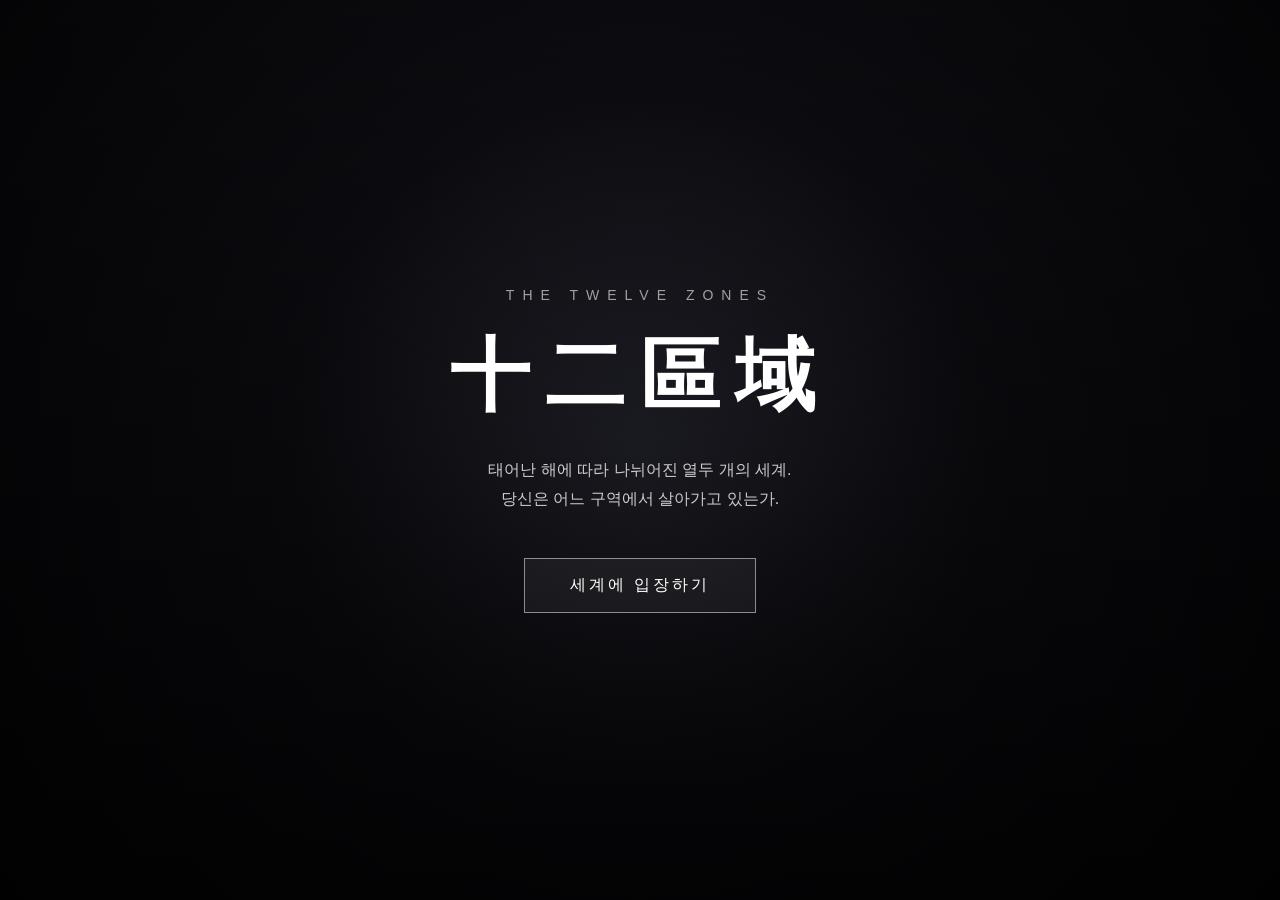
==== index.html @ 677488b7 "Create initial main page" ====
<!DOCTYPE html>
<html lang="ko">
<head>
    <meta charset="UTF-8">
    <meta name="viewport" content="width=device-width, initial-scale=1.0">
    <title>十二區域 | 12ZONE</title>
    <link rel="stylesheet" href="style.css">
</head>

<body>

    <main class="main-screen">

        <div class="overlay"></div>

        <section class="title-area">
            <p class="subtitle">THE TWELVE ZONES</p>

            <h1>十二區域</h1>

            <p class="description">
                태어난 해에 따라 나뉘어진 열두 개의 세계.<br>
                당신은 어느 구역에서 살아가고 있는가.
            </p>

            <button id="enterButton">
                세계에 입장하기
            </button>
        </section>

    </main>

    <script src="script.js"></script>

</body>
</html>
---- style.css ----
* {
    margin: 0;
    padding: 0;
    box-sizing: border-box;
}

body {
    background: #0b0b0f;
    color: white;
    font-family: Arial, sans-serif;
}

.main-screen {
    position: relative;
    width: 100%;
    height: 100vh;

    display: flex;
    justify-content: center;
    align-items: center;

    background:
        radial-gradient(circle at center, #30303d 0%, #101016 45%, #050507 100%);
}

.overlay {
    position: absolute;
    inset: 0;

    background:
        linear-gradient(
            to bottom,
            rgba(0,0,0,0.2),
            rgba(0,0,0,0.75)
        );
}

.title-area {
    position: relative;
    z-index: 1;

    text-align: center;
}

.subtitle {
    font-size: 14px;
    letter-spacing: 8px;
    opacity: 0.6;
    margin-bottom: 20px;
}

h1 {
    font-size: 80px;
    letter-spacing: 15px;
    margin-bottom: 25px;
}

.description {
    line-height: 1.8;
    color: #cccccc;
    margin-bottom: 45px;
}

button {
    padding: 16px 45px;

    border: 1px solid rgba(255,255,255,0.5);
    background: rgba(255,255,255,0.05);
    color: white;

    font-size: 16px;
    letter-spacing: 3px;

    cursor: pointer;

    transition: 0.3s;
}

button:hover {
    background: white;
    color: black;
}
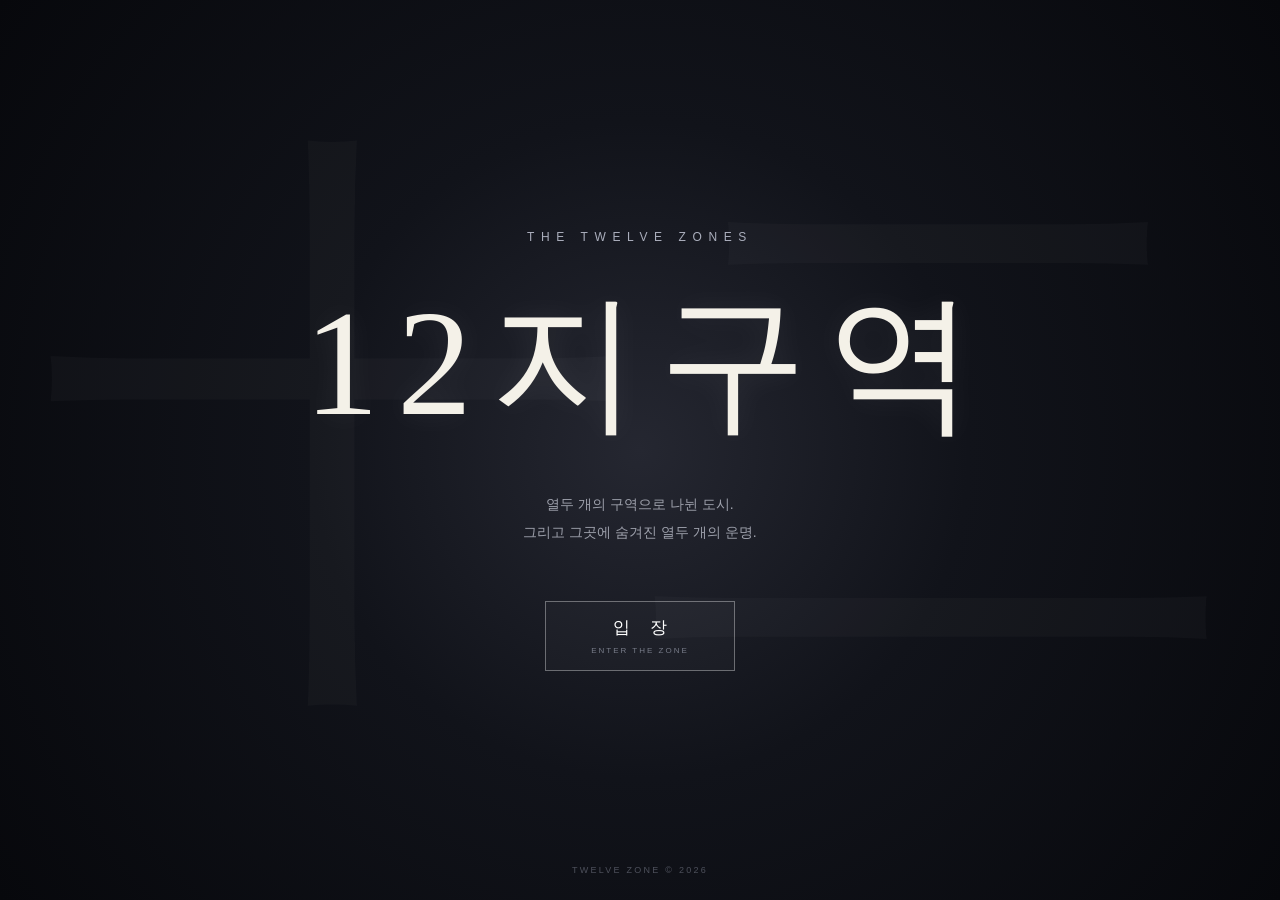
==== commit bee9b095: "Create 12zone main menu" ====
--- a/index.html
+++ b/index.html
@@ -3,30 +3,88 @@
 <head>
     <meta charset="UTF-8">
     <meta name="viewport" content="width=device-width, initial-scale=1.0">
-    <title>十二區域 | 12ZONE</title>
+    <title>12지구역 | TWELVE ZONE</title>
     <link rel="stylesheet" href="style.css">
 </head>
 
 <body>
 
-    <main class="main-screen">
+    <!-- 메인 화면 -->
+    <main id="main-screen" class="screen active">
 
-        <div class="overlay"></div>
+        <div class="background-symbol">十二</div>
 
-        <section class="title-area">
+        <div class="main-content">
+
             <p class="subtitle">THE TWELVE ZONES</p>
 
-            <h1>十二區域</h1>
+            <h1>12지구역</h1>
 
             <p class="description">
-                태어난 해에 따라 나뉘어진 열두 개의 세계.<br>
-                당신은 어느 구역에서 살아가고 있는가.
+                열두 개의 구역으로 나뉜 도시.<br>
+                그리고 그곳에 숨겨진 열두 개의 운명.
             </p>
 
-            <button id="enterButton">
-                세계에 입장하기
+            <button id="enter-button">
+                <span>입 장</span>
+                <small>ENTER THE ZONE</small>
             </button>
-        </section>
+
+        </div>
+
+        <div class="copyright">
+            TWELVE ZONE © 2026
+        </div>
+
+    </main>
+
+
+    <!-- 메뉴 화면 -->
+    <main id="menu-screen" class="screen">
+
+        <div class="menu-container">
+
+            <p class="menu-subtitle">WELCOME TO</p>
+
+            <h2>12지구역</h2>
+
+            <p class="menu-description">
+                이곳에서 열두 구역의 기록을 확인할 수 있습니다.
+            </p>
+
+            <div class="menu-grid">
+
+                <button class="menu-card">
+                    <span class="menu-number">01</span>
+                    <strong>세계관</strong>
+                    <small>WORLD</small>
+                </button>
+
+                <button class="menu-card">
+                    <span class="menu-number">02</span>
+                    <strong>등장인물</strong>
+                    <small>CHARACTERS</small>
+                </button>
+
+                <button class="menu-card">
+                    <span class="menu-number">03</span>
+                    <strong>12지구역 지도</strong>
+                    <small>MAP</small>
+                </button>
+
+                <button class="menu-card">
+                    <span class="menu-number">04</span>
+                    <strong>기록</strong>
+                    <small>ARCHIVE</small>
+                </button>
+
+            </div>
+
+            <button id="back-button">
+                ← MAIN
+            </button>
+
+        </div>
 
     </main>
 
--- a/style.css
+++ b/style.css
@@ -4,79 +4,379 @@
     box-sizing: border-box;
 }
 
+html,
 body {
-    background: #0b0b0f;
-    color: white;
-    font-family: Arial, sans-serif;
-}
-
-.main-screen {
-    position: relative;
     width: 100%;
-    height: 100vh;
+    height: 100%;
+}
+
+body {
+    background: #090a0f;
+    color: #f4f1e8;
+    font-family: "Noto Sans KR", sans-serif;
+    overflow: hidden;
+}
+
+
+/* =========================
+   공통 화면
+========================= */
+
+.screen {
+    position: fixed;
+    inset: 0;
+
+    width: 100%;
+    height: 100%;
 
     display: flex;
     justify-content: center;
     align-items: center;
 
+    opacity: 0;
+    visibility: hidden;
+
+    transition:
+        opacity 0.8s ease,
+        visibility 0.8s ease;
+}
+
+.screen.active {
+    opacity: 1;
+    visibility: visible;
+}
+
+
+/* =========================
+   메인 화면
+========================= */
+
+#main-screen {
     background:
-        radial-gradient(circle at center, #30303d 0%, #101016 45%, #050507 100%);
-}
-
-.overlay {
+        radial-gradient(
+            circle at center,
+            #252731 0%,
+            #11131a 42%,
+            #07080c 100%
+        );
+}
+
+
+/* 배경 한자 */
+
+.background-symbol {
     position: absolute;
-    inset: 0;
-
+
+    font-family: serif;
+
+    font-size: min(55vw, 600px);
+
+    color: rgba(255, 255, 255, 0.025);
+
+    user-select: none;
+
+    transform: translateY(-2%);
+}
+
+
+/* 메인 콘텐츠 */
+
+.main-content {
+    position: relative;
+
+    text-align: center;
+
+    z-index: 2;
+
+    animation: fadeUp 1.2s ease forwards;
+}
+
+.subtitle {
+    margin-bottom: 20px;
+
+    font-size: 12px;
+    letter-spacing: 0.55em;
+
+    color: #aaaebc;
+}
+
+h1 {
+    font-family: serif;
+
+    font-size: clamp(70px, 12vw, 150px);
+
+    font-weight: 400;
+
+    letter-spacing: 0.12em;
+
+    margin-left: 0.12em;
+
+    text-shadow:
+        0 0 30px rgba(255,255,255,0.08);
+}
+
+.description {
+    margin-top: 24px;
+
+    color: #9da0ab;
+
+    line-height: 2;
+
+    font-size: 14px;
+}
+
+
+/* 입장 버튼 */
+
+#enter-button {
+    margin-top: 55px;
+
+    width: 190px;
+    height: 70px;
+
+    border: 1px solid rgba(255,255,255,0.35);
+
+    background: rgba(255,255,255,0.025);
+
+    color: #fff;
+
+    cursor: pointer;
+
+    transition:
+        background 0.3s ease,
+        border-color 0.3s ease,
+        transform 0.3s ease;
+}
+
+#enter-button span {
+    display: block;
+
+    font-size: 17px;
+
+    letter-spacing: 0.45em;
+
+    margin-left: 0.45em;
+}
+
+#enter-button small {
+    display: block;
+
+    margin-top: 7px;
+
+    font-size: 8px;
+
+    letter-spacing: 0.25em;
+
+    color: #777b88;
+}
+
+#enter-button:hover {
+    background: rgba(255,255,255,0.1);
+
+    border-color: rgba(255,255,255,0.8);
+
+    transform: translateY(-3px);
+}
+
+
+/* 저작권 */
+
+.copyright {
+    position: absolute;
+
+    bottom: 25px;
+
+    font-size: 9px;
+
+    letter-spacing: 0.25em;
+
+    color: #4d505b;
+}
+
+
+/* =========================
+   메뉴 화면
+========================= */
+
+#menu-screen {
     background:
-        linear-gradient(
-            to bottom,
-            rgba(0,0,0,0.2),
-            rgba(0,0,0,0.75)
+        radial-gradient(
+            circle at center top,
+            #20232d 0%,
+            #0d0f15 55%,
+            #07080c 100%
         );
 }
 
-.title-area {
+.menu-container {
+    width: min(900px, 90%);
+
+    text-align: center;
+}
+
+.menu-subtitle {
+    font-size: 10px;
+
+    letter-spacing: 0.6em;
+
+    color: #777b88;
+
+    margin-bottom: 12px;
+}
+
+.menu-container h2 {
+    font-family: serif;
+
+    font-size: clamp(50px, 8vw, 90px);
+
+    font-weight: 400;
+
+    letter-spacing: 0.12em;
+}
+
+.menu-description {
+    margin-top: 15px;
+
+    color: #777b88;
+
+    font-size: 13px;
+}
+
+
+/* 메뉴 카드 */
+
+.menu-grid {
+    display: grid;
+
+    grid-template-columns: repeat(2, 1fr);
+
+    gap: 15px;
+
+    margin-top: 45px;
+}
+
+.menu-card {
     position: relative;
-    z-index: 1;
-
-    text-align: center;
-}
-
-.subtitle {
-    font-size: 14px;
-    letter-spacing: 8px;
-    opacity: 0.6;
+
+    height: 150px;
+
+    text-align: left;
+
+    padding: 28px;
+
+    background: rgba(255,255,255,0.025);
+
+    border: 1px solid rgba(255,255,255,0.12);
+
+    color: #fff;
+
+    cursor: pointer;
+
+    transition:
+        background 0.3s ease,
+        border-color 0.3s ease,
+        transform 0.3s ease;
+}
+
+.menu-card:hover {
+    background: rgba(255,255,255,0.07);
+
+    border-color: rgba(255,255,255,0.4);
+
+    transform: translateY(-4px);
+}
+
+.menu-number {
+    display: block;
+
+    font-size: 10px;
+
+    letter-spacing: 0.2em;
+
+    color: #656975;
+
     margin-bottom: 20px;
 }
 
-h1 {
-    font-size: 80px;
-    letter-spacing: 15px;
-    margin-bottom: 25px;
-}
-
-.description {
-    line-height: 1.8;
-    color: #cccccc;
-    margin-bottom: 45px;
-}
-
-button {
-    padding: 16px 45px;
-
-    border: 1px solid rgba(255,255,255,0.5);
-    background: rgba(255,255,255,0.05);
-    color: white;
-
-    font-size: 16px;
-    letter-spacing: 3px;
+.menu-card strong {
+    display: block;
+
+    font-family: serif;
+
+    font-size: 25px;
+
+    font-weight: 400;
+}
+
+.menu-card small {
+    display: block;
+
+    margin-top: 5px;
+
+    font-size: 8px;
+
+    letter-spacing: 0.3em;
+
+    color: #686c78;
+}
+
+
+/* 돌아가기 */
+
+#back-button {
+    margin-top: 30px;
+
+    border: none;
+
+    background: none;
+
+    color: #666a76;
 
     cursor: pointer;
 
-    transition: 0.3s;
-}
-
-button:hover {
-    background: white;
-    color: black;
-}
+    font-size: 10px;
+
+    letter-spacing: 0.2em;
+
+    transition: color 0.3s ease;
+}
+
+#back-button:hover {
+    color: #fff;
+}
+
+
+/* =========================
+   애니메이션
+========================= */
+
+@keyframes fadeUp {
+
+    from {
+        opacity: 0;
+        transform: translateY(25px);
+    }
+
+    to {
+        opacity: 1;
+        transform: translateY(0);
+    }
+
+}
+
+
+/* =========================
+   모바일
+========================= */
+
+@media (max-width: 600px) {
+
+    .menu-grid {
+        grid-template-columns: 1fr;
+    }
+
+    .menu-card {
+        height: 120px;
+    }
+
+}
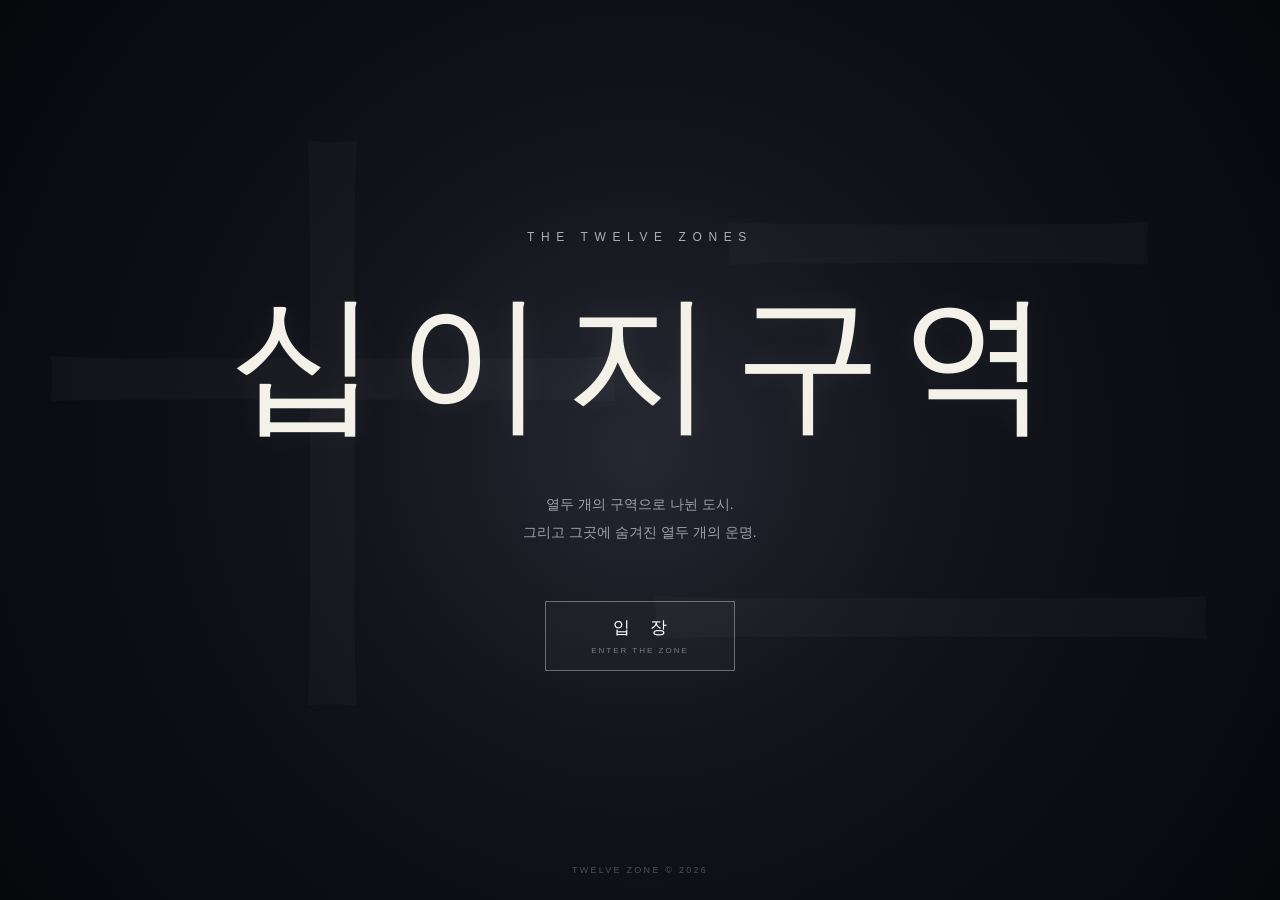
==== commit c8650727: "Create 12zone main menu" ====
--- a/index.html
+++ b/index.html
@@ -3,7 +3,7 @@
 <head>
     <meta charset="UTF-8">
     <meta name="viewport" content="width=device-width, initial-scale=1.0">
-    <title>12지구역 | TWELVE ZONE</title>
+    <title>십이지구역 | TWELVE ZONE</title>
     <link rel="stylesheet" href="style.css">
 </head>
 
@@ -18,7 +18,7 @@
 
             <p class="subtitle">THE TWELVE ZONES</p>
 
-            <h1>12지구역</h1>
+            <h1>십이지구역</h1>
 
             <p class="description">
                 열두 개의 구역으로 나뉜 도시.<br>
@@ -46,7 +46,7 @@
 
             <p class="menu-subtitle">WELCOME TO</p>
 
-            <h2>12지구역</h2>
+            <h2>십이지구역</h2>
 
             <p class="menu-description">
                 이곳에서 열두 구역의 기록을 확인할 수 있습니다.
@@ -68,7 +68,7 @@
 
                 <button class="menu-card">
                     <span class="menu-number">03</span>
-                    <strong>12지구역 지도</strong>
+                    <strong>십이지구역 지도</strong>
                     <small>MAP</small>
                 </button>
 
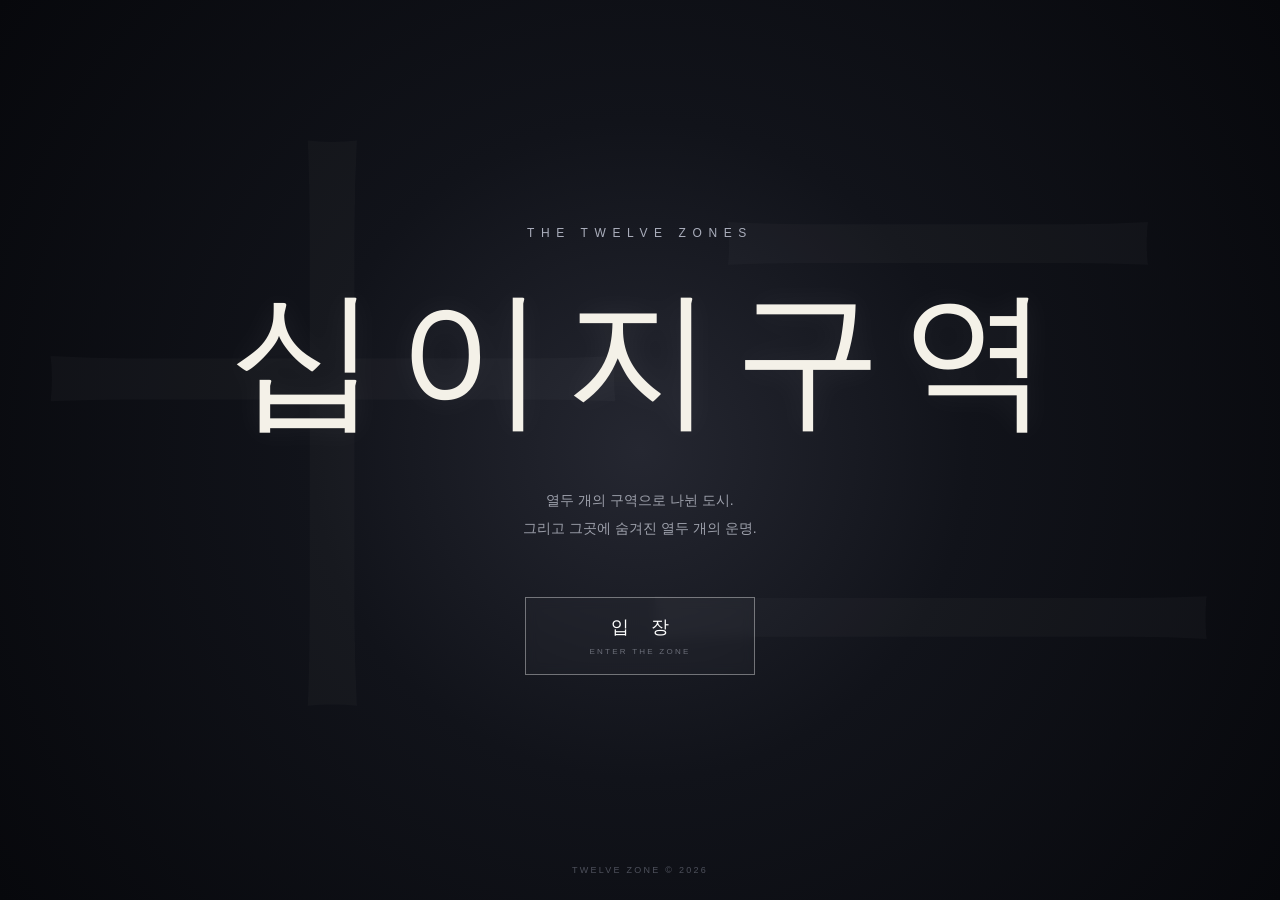
==== commit 6f466746: "Add archive tab navigation" ====
--- a/index.html
+++ b/index.html
@@ -3,7 +3,9 @@
 <head>
     <meta charset="UTF-8">
     <meta name="viewport" content="width=device-width, initial-scale=1.0">
+
     <title>십이지구역 | TWELVE ZONE</title>
+
     <link rel="stylesheet" href="style.css">
 </head>
 
@@ -25,10 +27,11 @@
                 그리고 그곳에 숨겨진 열두 개의 운명.
             </p>
 
-            <button id="enter-button">
+            <!-- 입장 버튼 -->
+            <a href="archive.html?tab=world" id="enter-button">
                 <span>입 장</span>
                 <small>ENTER THE ZONE</small>
-            </button>
+            </a>
 
         </div>
 
@@ -38,57 +41,5 @@
 
     </main>
 
-
-    <!-- 메뉴 화면 -->
-    <main id="menu-screen" class="screen">
-
-        <div class="menu-container">
-
-            <p class="menu-subtitle">WELCOME TO</p>
-
-            <h2>십이지구역</h2>
-
-            <p class="menu-description">
-                이곳에서 열두 구역의 기록을 확인할 수 있습니다.
-            </p>
-
-            <div class="menu-grid">
-
-                <button class="menu-card">
-                    <span class="menu-number">01</span>
-                    <strong>세계관</strong>
-                    <small>WORLD</small>
-                </button>
-
-                <button class="menu-card">
-                    <span class="menu-number">02</span>
-                    <strong>등장인물</strong>
-                    <small>CHARACTERS</small>
-                </button>
-
-                <button class="menu-card">
-                    <span class="menu-number">03</span>
-                    <strong>십이지구역 지도</strong>
-                    <small>MAP</small>
-                </button>
-
-                <button class="menu-card">
-                    <span class="menu-number">04</span>
-                    <strong>기록</strong>
-                    <small>ARCHIVE</small>
-                </button>
-
-            </div>
-
-            <button id="back-button">
-                ← MAIN
-            </button>
-
-        </div>
-
-    </main>
-
-    <script src="script.js"></script>
-
 </body>
-</html>
+</html>
--- a/style.css
+++ b/style.css
@@ -126,56 +126,219 @@
 }
 
 
-/* 입장 버튼 */
+/* ========================================
+   입장 버튼 - TWELVE ZONE
+======================================== */
 
 #enter-button {
-    margin-top: 55px;
-
-    width: 190px;
-    height: 70px;
-
-    border: 1px solid rgba(255,255,255,0.35);
-
-    background: rgba(255,255,255,0.025);
+    position: relative;
+
+    display: flex;
+    flex-direction: column;
+    align-items: center;
+    justify-content: center;
+
+    margin: 55px auto 0;
+
+    width: 230px;
+    height: 78px;
+
+    border: 1px solid rgba(255, 255, 255, 0.38);
+
+    background: rgba(255, 255, 255, 0.025);
 
     color: #fff;
 
+    text-decoration: none;
+
     cursor: pointer;
 
+    overflow: hidden;
+
+    backdrop-filter: blur(6px);
+    -webkit-backdrop-filter: blur(6px);
+
     transition:
-        background 0.3s ease,
-        border-color 0.3s ease,
+        width 0.45s ease,
+        background 0.45s ease,
+        border-color 0.45s ease,
+        box-shadow 0.45s ease,
         transform 0.3s ease;
 }
 
+
+/* 버튼 내부 빛 */
+#enter-button::before {
+    content: "";
+
+    position: absolute;
+
+    top: 0;
+    left: -130%;
+
+    width: 80%;
+    height: 100%;
+
+    background: linear-gradient(
+        90deg,
+        transparent,
+        rgba(255, 255, 255, 0.14),
+        transparent
+    );
+
+    transform: skewX(-20deg);
+
+    transition: left 0.8s ease;
+
+    pointer-events: none;
+}
+
+
+/* 하단 포인트 라인 */
+#enter-button::after {
+    content: "";
+
+    position: absolute;
+
+    left: 50%;
+    bottom: 0;
+
+    width: 0;
+    height: 1px;
+
+    background: rgba(255, 255, 255, 0.9);
+
+    transform: translateX(-50%);
+
+    transition: width 0.5s ease;
+
+    pointer-events: none;
+}
+
+
+/* 한글 */
 #enter-button span {
+    position: relative;
+    z-index: 2;
+
     display: block;
 
-    font-size: 17px;
+    font-size: 18px;
+    font-weight: 400;
 
     letter-spacing: 0.45em;
 
     margin-left: 0.45em;
-}
-
+
+    transition:
+        letter-spacing 0.45s ease,
+        transform 0.45s ease;
+}
+
+
+/* 영문 */
 #enter-button small {
+    position: relative;
+    z-index: 2;
+
     display: block;
 
-    margin-top: 7px;
+    margin-top: 8px;
 
     font-size: 8px;
 
-    letter-spacing: 0.25em;
-
-    color: #777b88;
-}
-
+    letter-spacing: 0.28em;
+
+    color: #858894;
+
+    opacity: 0.75;
+
+    transition:
+        opacity 0.45s ease,
+        letter-spacing 0.45s ease;
+}
+
+
+/* 마우스 오버 */
 #enter-button:hover {
-    background: rgba(255,255,255,0.1);
-
-    border-color: rgba(255,255,255,0.8);
+    width: 250px;
+
+    background: rgba(255, 255, 255, 0.055);
+
+    border-color: rgba(255, 255, 255, 0.85);
+
+    box-shadow:
+        0 0 25px rgba(255, 255, 255, 0.07),
+        inset 0 0 25px rgba(255, 255, 255, 0.025);
 
     transform: translateY(-3px);
+}
+
+
+/* 빛이 버튼을 가로질러 이동 */
+#enter-button:hover::before {
+    left: 140%;
+}
+
+
+/* 하단 라인 확장 */
+#enter-button:hover::after {
+    width: 100%;
+}
+
+
+/* 한글 확장 */
+#enter-button:hover span {
+    letter-spacing: 0.65em;
+
+    transform: translateY(-1px);
+}
+
+
+/* 영문 밝아짐 */
+#enter-button:hover small {
+    opacity: 1;
+
+    letter-spacing: 0.38em;
+}
+
+
+/* 클릭 */
+#enter-button:active {
+    transform: translateY(-1px) scale(0.97);
+}
+
+
+/* 키보드 접근성 */
+#enter-button:focus-visible {
+    outline: none;
+
+    border-color: rgba(255, 255, 255, 0.9);
+
+    box-shadow:
+        0 0 0 2px rgba(255, 255, 255, 0.08),
+        0 0 25px rgba(255, 255, 255, 0.08);
+}
+
+
+/* 모바일 */
+@media (max-width: 600px) {
+
+    #enter-button {
+        width: 205px;
+        height: 72px;
+
+        margin-top: 40px;
+    }
+
+    #enter-button:hover {
+        width: 220px;
+    }
+
+    #enter-button span {
+        font-size: 17px;
+    }
+
 }
 
 
@@ -379,4 +542,878 @@
         height: 120px;
     }
 
-}+}
+/* =========================
+   세계관 페이지
+========================= */
+
+.world-page {
+    min-height: 100vh;
+
+    background:
+        radial-gradient(
+            circle at 50% 0%,
+            #20232d 0%,
+            #0d0f15 45%,
+            #07080c 100%
+        );
+
+    color: #e9e7df;
+
+    overflow-y: auto;
+}
+
+
+/* 상단 */
+
+.world-header {
+    position: relative;
+
+    display: flex;
+
+    align-items: center;
+
+    justify-content: space-between;
+
+    width: min(1200px, 90%);
+
+    margin: 0 auto;
+
+    padding: 45px 0 35px;
+
+    border-bottom: 1px solid rgba(255,255,255,0.1);
+}
+
+.back-link {
+    color: #777b88;
+
+    text-decoration: none;
+
+    font-size: 10px;
+
+    letter-spacing: 0.2em;
+
+    transition: color 0.3s ease;
+}
+
+.back-link:hover {
+    color: #fff;
+}
+
+
+.header-title {
+    text-align: center;
+}
+
+.header-title span {
+    display: block;
+
+    margin-bottom: 8px;
+
+    font-size: 9px;
+
+    letter-spacing: 0.5em;
+
+    color: #6c707d;
+}
+
+.header-title h1 {
+    font-size: 34px;
+
+    letter-spacing: 0.2em;
+
+    margin: 0;
+}
+
+
+.header-number {
+    display: flex;
+
+    flex-direction: column;
+
+    align-items: flex-end;
+
+    font-size: 8px;
+
+    letter-spacing: 0.25em;
+
+    color: #626672;
+}
+
+.header-number strong {
+    margin-top: 4px;
+
+    font-size: 20px;
+
+    font-family: serif;
+
+    font-weight: 400;
+
+    color: #b4b7c1;
+}
+
+
+/* 본문 */
+
+.world-content {
+    width: min(1000px, 88%);
+
+    margin: 0 auto;
+
+    padding: 100px 0;
+}
+
+
+/* INTRO */
+
+.world-intro {
+    padding-bottom: 110px;
+}
+
+.section-label {
+    display: block;
+
+    margin-bottom: 18px;
+
+    font-size: 9px;
+
+    letter-spacing: 0.45em;
+
+    color: #737784;
+}
+
+.world-intro h2 {
+    font-family: serif;
+
+    font-weight: 400;
+
+    font-size: clamp(42px, 6vw, 75px);
+
+    line-height: 1.25;
+
+    letter-spacing: 0.08em;
+}
+
+.world-intro p {
+    margin-top: 30px;
+
+    color: #898d99;
+
+    line-height: 2;
+
+    font-size: 14px;
+}
+
+
+/* SECTION */
+
+.world-section {
+    display: grid;
+
+    grid-template-columns: 90px 1fr;
+
+    gap: 45px;
+
+    padding: 80px 0;
+
+    border-top: 1px solid rgba(255,255,255,0.08);
+}
+
+.section-number {
+    font-family: serif;
+
+    font-size: 28px;
+
+    color: #555966;
+}
+
+.section-body {
+    max-width: 760px;
+}
+
+.section-body h3 {
+    font-family: serif;
+
+    font-size: 36px;
+
+    font-weight: 400;
+
+    letter-spacing: 0.08em;
+
+    margin-bottom: 35px;
+}
+
+.section-body p {
+    color: #9295a1;
+
+    font-size: 14px;
+
+    line-height: 2.1;
+
+    margin-bottom: 20px;
+}
+
+.section-body strong {
+    color: #ddd9cf;
+
+    font-weight: 500;
+}
+
+
+/* 인용 박스 */
+
+.quote-box {
+    margin-top: 40px;
+
+    padding: 30px;
+
+    border-left: 2px solid rgba(255,255,255,0.3);
+
+    background: rgba(255,255,255,0.025);
+}
+
+.quote-box span {
+    display: block;
+
+    font-family: serif;
+
+    font-size: 19px;
+
+    color: #d6d3ca;
+
+    margin-bottom: 12px;
+}
+
+.quote-box p {
+    margin: 0;
+
+    font-size: 12px;
+}
+
+
+/* 12지 리스트 */
+
+.zone-list {
+    display: grid;
+
+    grid-template-columns: repeat(4, 1fr);
+
+    gap: 10px;
+
+    margin-top: 40px;
+}
+
+.zone-list div {
+    display: flex;
+
+    align-items: center;
+
+    gap: 15px;
+
+    height: 80px;
+
+    padding: 15px;
+
+    border: 1px solid rgba(255,255,255,0.08);
+
+    background: rgba(255,255,255,0.025);
+
+    transition:
+        background 0.3s ease,
+        border-color 0.3s ease;
+}
+
+.zone-list div:hover {
+    background: rgba(255,255,255,0.07);
+
+    border-color: rgba(255,255,255,0.25);
+}
+
+.zone-list span {
+    font-family: serif;
+
+    font-size: 25px;
+
+    color: #777b87;
+}
+
+.zone-list strong {
+    font-size: 13px;
+
+    color: #b9bbc3;
+}
+
+
+/* 마지막 박스 */
+
+.ending-box {
+    display: flex;
+
+    flex-direction: column;
+
+    align-items: center;
+
+    justify-content: center;
+
+    min-height: 170px;
+
+    margin-top: 55px;
+
+    border: 1px solid rgba(255,255,255,0.12);
+
+    background:
+        radial-gradient(
+            circle,
+            rgba(255,255,255,0.04),
+            transparent 70%
+        );
+
+    text-align: center;
+}
+
+.ending-box span {
+    font-size: 8px;
+
+    letter-spacing: 0.5em;
+
+    color: #686c78;
+
+    margin-bottom: 15px;
+}
+
+.ending-box strong {
+    font-family: serif;
+
+    font-size: 25px;
+
+    font-weight: 400;
+
+    letter-spacing: 0.12em;
+}
+
+
+/* 하단 */
+
+.world-footer {
+    display: flex;
+
+    justify-content: space-between;
+
+    align-items: center;
+
+    width: min(1000px, 88%);
+
+    margin: 0 auto;
+
+    padding: 30px 0 50px;
+
+    border-top: 1px solid rgba(255,255,255,0.08);
+}
+
+.world-footer a {
+    color: #707480;
+
+    text-decoration: none;
+
+    font-size: 10px;
+
+    letter-spacing: 0.15em;
+
+    transition: color 0.3s ease;
+}
+
+.world-footer a:hover {
+    color: #fff;
+}
+
+.world-footer span {
+    font-size: 8px;
+
+    letter-spacing: 0.2em;
+
+    color: #4d505b;
+}
+
+
+/* 모바일 */
+
+@media (max-width: 700px) {
+
+    .world-header {
+        padding: 30px 0;
+    }
+
+    .header-title h1 {
+        font-size: 25px;
+    }
+
+    .world-content {
+        padding: 70px 0;
+    }
+
+    .world-section {
+        grid-template-columns: 1fr;
+
+        gap: 20px;
+
+        padding: 60px 0;
+    }
+
+    .section-number {
+        font-size: 18px;
+    }
+
+    .section-body h3 {
+        font-size: 30px;
+    }
+
+    .zone-list {
+        grid-template-columns: repeat(2, 1fr);
+    }
+
+    .world-footer {
+        flex-direction: column;
+
+        gap: 20px;
+
+        align-items: flex-start;
+    }
+
+}
+.menu-card {
+    text-decoration: none;
+}
+/* 페이지 전체 스크롤 */
+html,
+body {
+    min-height: 100%;
+    height: auto;
+    overflow-y: auto;
+    overflow-x: hidden;
+}
+
+body {
+    margin: 0;
+}
+
+/* 콘텐츠가 화면보다 길어질 경우 정상적으로 늘어나도록 */
+#app,
+main,
+.page,
+.container {
+    height: auto;
+    min-height: 100vh;
+}
+/* ================================
+등장인물 페이지
+================================ */
+
+.sub-header {
+padding: 40px 20px 25px;
+text-align: center;
+border-bottom: 1px solid rgba(255,255,255,0.1);
+position: relative;
+}
+
+.sub-header h1 {
+margin: 10px 0 5px;
+font-size: 32px;
+}
+
+.sub-header p {
+margin: 0;
+opacity: 0.45;
+font-size: 11px;
+letter-spacing: 3px;
+}
+
+.back-button {
+position: absolute;
+left: 20px;
+top: 25px;
+color: inherit;
+text-decoration: none;
+opacity: 0.65;
+font-size: 13px;
+}
+
+.character-container {
+max-width: 1100px;
+margin: 0 auto;
+padding: 50px 25px 80px;
+}
+
+.character-intro {
+margin-bottom: 40px;
+}
+
+.character-intro span {
+font-size: 11px;
+letter-spacing: 3px;
+opacity: 0.45;
+}
+
+.character-intro h2 {
+margin: 10px 0;
+font-size: 28px;
+}
+
+.character-intro p {
+line-height: 1.8;
+opacity: 0.65;
+}
+
+.character-grid {
+display: grid;
+grid-template-columns: repeat(2, 1fr);
+gap: 18px;
+}
+
+.character-card {
+position: relative;
+display: flex;
+gap: 18px;
+padding: 25px;
+min-height: 180px;
+border: 1px solid rgba(255,255,255,0.1);
+border-radius: 12px;
+background: rgba(255,255,255,0.035);
+transition: 0.25s;
+}
+
+.character-card:hover {
+transform: translateY(-4px);
+border-color: rgba(255,255,255,0.25);
+background: rgba(255,255,255,0.06);
+}
+
+.character-number {
+position: absolute;
+right: 18px;
+top: 15px;
+font-size: 11px;
+opacity: 0.25;
+}
+
+.character-icon {
+flex-shrink: 0;
+width: 65px;
+height: 65px;
+display: flex;
+align-items: center;
+justify-content: center;
+font-size: 38px;
+border-radius: 50%;
+background: rgba(255,255,255,0.06);
+}
+
+.character-info {
+padding-right: 20px;
+}
+
+.character-zone {
+font-size: 11px;
+opacity: 0.5;
+letter-spacing: 1px;
+}
+
+.character-info h3 {
+margin: 6px 0 3px;
+font-size: 20px;
+}
+
+.character-role {
+margin: 0 0 12px;
+font-size: 12px;
+opacity: 0.55;
+}
+
+.character-info p:last-child {
+margin: 0;
+font-size: 13px;
+line-height: 1.7;
+opacity: 0.65;
+}
+
+@media (max-width: 700px) {
+
+```
+.character-grid {
+    grid-template-columns: 1fr;
+}
+
+.character-container {
+    padding: 35px 18px 60px;
+}
+
+.sub-header h1 {
+    font-size: 26px;
+}
+```
+
+}
+/* ========================================
+   ZODIAC MAP PAGE
+======================================== */
+
+.map-page {
+    margin: 0;
+    padding: 0;
+
+    min-height: 100vh;
+
+    background:
+        radial-gradient(
+            circle at center,
+            #17232b 0%,
+            #0b1217 45%,
+            #05090c 100%
+        );
+
+    color: #e8dcc5;
+
+    overflow-x: hidden;
+}
+
+
+/* 상단 바 */
+
+.map-topbar {
+    position: fixed;
+
+    top: 0;
+    left: 0;
+    right: 0;
+
+    height: 82px;
+
+    display: grid;
+    grid-template-columns: 1fr auto 1fr;
+
+    align-items: center;
+
+    padding: 0 32px;
+
+    box-sizing: border-box;
+
+    background: rgba(5, 9, 12, 0.94);
+
+    border-bottom: 1px solid rgba(201, 169, 106, 0.35);
+
+    z-index: 100;
+}
+
+
+/* 메인으로 */
+
+.map-back {
+    justify-self: start;
+
+    color: #c9b78f;
+
+    text-decoration: none;
+
+    font-size: 13px;
+
+    letter-spacing: 1px;
+
+    transition: 0.2s;
+}
+
+.map-back:hover {
+    color: #fff;
+
+    transform: translateX(-3px);
+}
+
+
+/* 제목 */
+
+.map-title {
+    text-align: center;
+}
+
+.map-title span {
+    display: block;
+
+    margin-bottom: 4px;
+
+    font-size: 9px;
+
+    letter-spacing: 4px;
+
+    opacity: 0.5;
+}
+
+.map-title h1 {
+    margin: 0;
+
+    font-size: 23px;
+
+    font-weight: 500;
+
+    letter-spacing: 2px;
+}
+
+
+/* 오른쪽 */
+
+.map-status {
+    justify-self: end;
+
+    text-align: right;
+
+    font-size: 10px;
+
+    line-height: 1.5;
+
+    letter-spacing: 2px;
+
+    opacity: 0.45;
+}
+
+.map-status span {
+    font-size: 9px;
+}
+
+
+/* ========================================
+   지도 영역
+======================================== */
+
+.map-main {
+    min-height: 100vh;
+
+    padding: 110px 30px 80px;
+
+    box-sizing: border-box;
+
+    display: flex;
+
+    justify-content: center;
+
+    align-items: flex-start;
+}
+
+
+/* 지도 테두리 */
+
+.map-frame {
+    width: min(1500px, 100%);
+
+    padding: 8px;
+
+    box-sizing: border-box;
+
+    background: rgba(8, 13, 17, 0.8);
+
+    border: 1px solid rgba(201, 169, 106, 0.35);
+
+    box-shadow:
+        0 20px 80px rgba(0, 0, 0, 0.6),
+        0 0 40px rgba(40, 80, 100, 0.1);
+}
+
+
+/* 지도 이미지 */
+
+.zodiac-map {
+    display: block;
+
+    width: 100%;
+
+    height: auto;
+
+    object-fit: contain;
+}
+
+
+/* ========================================
+   하단
+======================================== */
+
+.map-footer {
+    position: fixed;
+
+    bottom: 0;
+
+    left: 0;
+    right: 0;
+
+    height: 42px;
+
+    display: flex;
+
+    justify-content: space-between;
+
+    align-items: center;
+
+    padding: 0 24px;
+
+    box-sizing: border-box;
+
+    background: rgba(5, 9, 12, 0.94);
+
+    border-top: 1px solid rgba(201, 169, 106, 0.2);
+
+    font-size: 9px;
+
+    letter-spacing: 1px;
+
+    opacity: 0.55;
+}
+
+
+/* ========================================
+   모바일
+======================================== */
+
+@media (max-width: 700px) {
+
+    .map-topbar {
+        height: 70px;
+
+        padding: 0 15px;
+
+        grid-template-columns: auto 1fr auto;
+    }
+
+    .map-title h1 {
+        font-size: 16px;
+    }
+
+    .map-title span {
+        font-size: 7px;
+
+        letter-spacing: 2px;
+    }
+
+    .map-back {
+        font-size: 11px;
+    }
+
+    .map-status {
+        display: none;
+    }
+
+    .map-main {
+        padding:
+            90px
+            10px
+            60px;
+    }
+
+    .map-frame {
+        padding: 4px;
+    }
+
+    .map-footer {
+        padding: 0 10px;
+
+        font-size: 7px;
+    }
+
+    .map-footer span:nth-child(2) {
+        display: none;
+    }
+}
